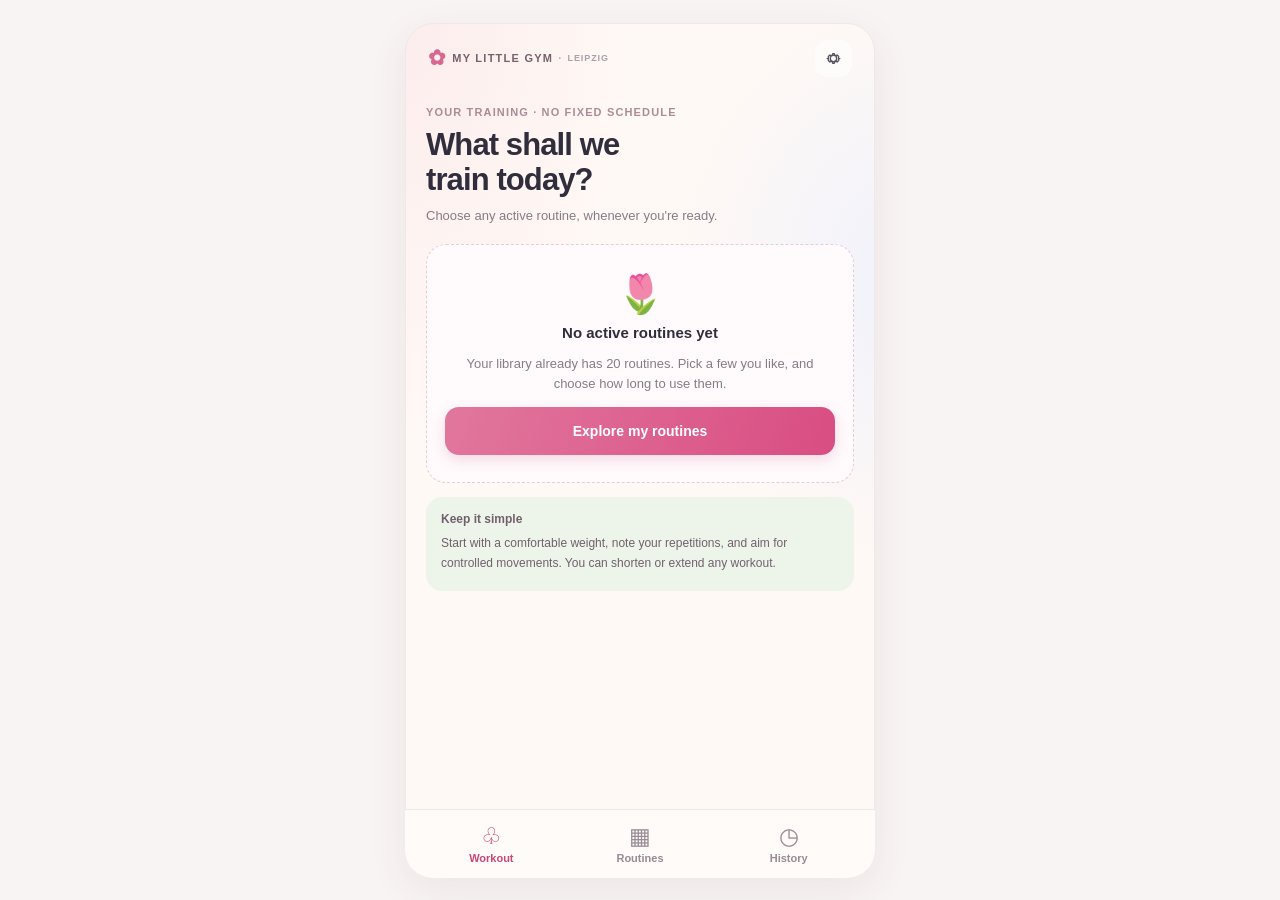
==== app/index.html @ dd81e57a "first commit" ====
<!doctype html>
<html lang="en">
<head>
  <meta charset="utf-8" />
  <meta name="viewport" content="width=device-width, initial-scale=1, viewport-fit=cover" />
  <meta name="theme-color" content="#fff9f5" />
  <meta name="apple-mobile-web-app-capable" content="yes" />
  <meta name="apple-mobile-web-app-status-bar-style" content="default" />
  <meta name="apple-mobile-web-app-title" content="Little Gym" />
  <meta name="description" content="A quiet, personal gym notebook: routines, exercises, sets and progress." />
  <link rel="manifest" href="manifest.webmanifest" />
  <link rel="apple-touch-icon" href="assets/icon-180.png" />
  <link rel="icon" href="assets/icon.svg" type="image/svg+xml" />
  <link rel="stylesheet" href="styles.css" />
  <title>My Little Gym</title>
</head>
<body>
<div class="app-shell">
  <header class="app-topbar">
    <div class="brand"><span class="brand-flower" aria-hidden="true">✿</span> MY LITTLE GYM <span class="brand-dot">·</span> <small>LEIPZIG</small></div>
    <button type="button" class="icon-button" data-action="settings" aria-label="Settings and data backup"><svg viewBox="0 0 24 24"><path d="M12 8a4 4 0 1 0 0 8 4 4 0 0 0 0-8Zm8 4-1.6-.7.1-1.8-2-2-.9 1.1-1.8-.6L13 6h-2l-.8 2-1.8.6-.9-1.1-2 2 .1 1.8L4 12l1.6.7-.1 1.8 2 2 .9-1.1 1.8.6.8 2h2l.8-2 1.8-.6.9 1.1 2-2-.1-1.8L20 12Z"/></svg></button>
  </header>
  <main id="main" tabindex="-1"><div class="loading"><span class="spinner"></span> Opening your gym notebook…</div></main>
  <nav class="bottom-nav" aria-label="Main navigation">
    <button type="button" data-tab="workout" class="nav-item selected"><span class="nav-icon">♧</span><span>Workout</span></button>
    <button type="button" data-tab="routines" class="nav-item"><span class="nav-icon">▦</span><span>Routines</span></button>
    <button type="button" data-tab="history" class="nav-item"><span class="nav-icon">◷</span><span>History</span></button>
  </nav>
  <div id="toast" role="status" aria-live="polite"></div>
</div>
<input id="backup-file" type="file" accept="application/json,.json" hidden />
<input id="exercise-photo" type="file" accept="image/*" hidden />
<script type="module" src="app.js"></script>
</body>
</html>
---- app/styles.css ----
:root {color-scheme:light;--ink:#302e3c;--muted:#887c88;--pink:#df638e;--pink-deep:#c84776;--canvas:#fff9f5;--line:#eee5e7;--white:#fff;--chest:#f9e1e9;--legs:#e2f1df;--back:#e7ebfd;--arms:#fff0d7;--shadow:0 12px 38px rgba(98,69,84,.08);font-family:-apple-system,BlinkMacSystemFont,"Segoe UI",Inter,Arial,sans-serif;}
* {box-sizing:border-box}
html,body {margin:0;min-height:100%;background:#f8f4f3;color:var(--ink);}
button,input,textarea,select {font:inherit}
button {cursor:pointer;-webkit-tap-highlight-color:transparent}
button:disabled {cursor:not-allowed;opacity:.5}
button:focus-visible,input:focus-visible,textarea:focus-visible,select:focus-visible {outline:3px solid #a66ebe;outline-offset:2px}
a {color:#a83366}
.app-shell{position:relative;min-height:100dvh;max-width:470px;margin:0 auto;background:radial-gradient(ellipse at 0 0,#fceded 0,transparent 35%),radial-gradient(ellipse at 110% 30%,#eff1fc 0,transparent 34%),var(--canvas);box-shadow:var(--shadow)}
.app-topbar{display:flex;align-items:center;justify-content:space-between;padding:calc(14px + env(safe-area-inset-top)) 22px 7px;min-height:62px;position:relative;z-index:2}
.brand{font-size:11px;font-weight:800;letter-spacing:1.25px;color:#76616d;display:flex;align-items:center;gap:5px}
.brand small{font-size:9px;font-weight:600;letter-spacing:.9px;color:#aaa0aa}.brand-flower{font-size:21px;color:#d66892}.brand-dot{color:#c2a7b7}
.icon-button{display:inline-flex;align-items:center;justify-content:center;width:37px;height:37px;border:0;background:#fff9;border-radius:13px;color:#5a5360}
.icon-button svg{width:19px;height:19px;stroke:currentColor;stroke-width:1.7;fill:none;stroke-linecap:round;stroke-linejoin:round}
#main{padding:6px 20px calc(102px + env(safe-area-inset-bottom));min-height:calc(100dvh - 70px)}
.bottom-nav{position:fixed;z-index:8;bottom:0;left:50%;transform:translateX(-50%);width:min(470px,100%);height:calc(69px + env(safe-area-inset-bottom));display:grid;grid-template-columns:repeat(3,1fr);align-items:start;padding:9px 12px env(safe-area-inset-bottom);border-top:1px solid #f0e7e8;background:rgba(255,251,249,.97);backdrop-filter:blur(15px)}
.nav-item{border:0;background:transparent;display:flex;flex-direction:column;align-items:center;justify-content:center;gap:3px;color:#978b95;font-size:11px;font-weight:600;padding:0 6px;min-height:50px}
.nav-item.selected{color:var(--pink-deep)}.nav-icon{font-size:23px;line-height:26px;font-weight:400}
.page-title{font-size:31px;line-height:1.16;letter-spacing:-.9px;margin:9px 0 8px;font-weight:780}
.page-title.small{font-size:26px}.eyebrow{font-size:11px;letter-spacing:1.15px;font-weight:800;color:#ae8b99;text-transform:uppercase;margin:14px 0 6px}
.subtitle{color:var(--muted);font-size:13px;line-height:1.5;margin:0 0 18px}
.section-heading{display:flex;align-items:center;justify-content:space-between;margin:22px 0 13px;gap:8px}.section-heading h2{font-size:17px;letter-spacing:-.2px;margin:0}.section-heading .muted{font-size:12px}
.grid-2{display:grid;grid-template-columns:repeat(2,minmax(0,1fr));gap:11px}.category-card{border:0;text-align:left;min-height:150px;border-radius:22px;padding:16px 14px 14px;display:flex;flex-direction:column;align-items:flex-start;gap:4px;color:#342f38;transition:transform .12s}
.category-card:active,.card:active{transform:scale(.99)}.category-card .cat-icon{font-size:29px;height:44px}.category-card strong{font-size:17px;letter-spacing:-.2px;line-height:1.2}.category-card small{font-size:12px;color:#716777;line-height:1.4}
.chest{background:var(--chest)}.legs{background:var(--legs)}.back{background:var(--back)}.arms_shoulders{background:var(--arms)}
.card{border:1px solid #f1e7e8;background:#fffdfd;border-radius:18px;padding:15px;box-shadow:0 4px 12px #8673810b}.card + .card{margin-top:10px}
.card-row,.list-row{display:flex;align-items:center;gap:12px}.list-row{background:#fff;border:1px solid #f2e9e9;border-radius:16px;padding:12px;margin-bottom:9px;min-height:65px;text-align:left;width:100%}
.list-row:active{background:#fff7f8}
.card-copy{flex:1;min-width:0}.card-copy strong{display:block;font-size:14px;font-weight:740;line-height:1.35;overflow-wrap:anywhere}.card-copy small{display:block;color:#7c7180;font-size:12px;line-height:1.45;margin-top:3px}.card-copy .meta{font-size:11px;color:#a0949e}
.chev{margin-left:auto;color:#ab9ba9;font-size:22px;font-weight:300;align-self:center}
.dot-icon{flex:none;width:43px;height:43px;border-radius:14px;background:#fae1e9;display:flex;align-items:center;justify-content:center;font-size:23px}
.badge{background:#f8ecf0;color:#a35b77;border-radius:99px;padding:4px 9px;font-size:11px;white-space:nowrap;font-weight:700;display:inline-block}
.badge.green{background:#e9f3e9;color:#638169}.badge.muted{background:#f2f0f1;color:#8d858b}
.inline-action{background:none;border:0;padding:4px 0;font-size:12px;font-weight:750;color:var(--pink-deep);white-space:nowrap}
.back-row{display:flex;align-items:center;gap:10px;min-height:29px;margin:3px 0 6px}.back{border:0;background:none;color:#756d78;padding:4px 7px 4px 0;font-size:13px;font-weight:700}
.primary,.secondary,.ghost{width:100%;display:flex;align-items:center;justify-content:center;gap:7px;min-height:48px;border-radius:14px;border:0;font-size:14px;font-weight:760;padding:12px 16px;margin-top:12px}
.primary{color:white;background:linear-gradient(110deg,#e1779d,#d94d82);box-shadow:0 5px 13px #cc679135}.secondary{color:#ae426b;background:#fae5ed}.ghost{background:transparent;color:#776b77;border:1px solid #eadfe2}
.primary:active{filter:brightness(.96)}.footer-note,.hint{font-size:12px;color:#a0959d;line-height:1.55}.footer-note{text-align:center;margin-top:14px}.hint{margin:11px 2px}.small-text{font-size:12px;color:#857982}.row-between{display:flex;justify-content:space-between;align-items:center;gap:10px}.stack{display:grid;gap:11px}.divider{height:1px;background:var(--line);margin:18px 0}
.exercise-thumb{flex:none;width:65px;height:65px;background:#f2edf2;border-radius:14px;object-fit:cover;display:block}
.exercise-hero{display:grid;grid-template-columns:1fr 1fr;gap:8px;margin:12px 0 16px}.exercise-hero img{width:100%;aspect-ratio:1;object-fit:cover;background:#f4edf2;border-radius:16px;border:1px solid #f2e7ef}.media-label{text-align:center;display:block;font-size:11px;color:#95858f;padding:3px 0}
.exercise-row{display:flex;align-items:center;gap:11px;border:1px solid #efe9eb;background:#fff;border-radius:17px;padding:9px;margin-bottom:9px;width:100%;text-align:left}.exercise-row .card-copy small{font-size:11px}
.exercise-index{width:22px;height:22px;border-radius:99px;background:#f7e8ed;color:#b65f7f;display:flex;align-items:center;justify-content:center;font-size:11px;font-weight:800;flex:none}
.complete-mark{font-size:20px;color:#67a379}
.form-row{margin:13px 0}.form-row label,.form-label{display:block;font-weight:760;font-size:12px;margin-bottom:7px;color:#655e67}
.form-row input,.form-row textarea,.form-row select,.inline-input{width:100%;border:1px solid #e9e0e5;border-radius:12px;padding:12px;background:#fff;color:var(--ink);font-size:14px;min-height:45px}
.form-row textarea{min-height:77px;resize:vertical}.form-row input:disabled{background:#f8f5f5}
.form-row input[type=radio],.form-row input[type=checkbox]{width:17px;height:17px;min-height:auto;accent-color:#d45784}
.option-list{display:grid;gap:7px}.option{display:flex;align-items:center;gap:11px;padding:13px 12px;border:1px solid #efe7e9;background:white;border-radius:13px;font-size:13px;cursor:pointer}.option:has(input:checked){background:#fbe4ed;border-color:#f5b9ce;font-weight:700}
.set-header,.set-line{display:grid;grid-template-columns:35px 1fr 1fr 39px;align-items:center;gap:8px;margin-bottom:8px;text-align:center}
.set-header{color:#847987;font-size:11px;font-weight:700}.set-line .inline-input{text-align:center;padding:9px 4px;font-size:14px;min-height:43px}
.set-check{width:39px;height:41px;border:1px solid #ded1d9;background:#fff;color:#969096;border-radius:11px;font-size:18px;display:flex;align-items:center;justify-content:center}.set-check.done{border-color:#b3dac0;background:#def0e1;color:#428a5c}
.set-number{font-weight:700;color:#7e7281;font-size:12px}.info-box{background:#fff0f5;border-radius:16px;padding:13px 15px;margin:14px 0;color:#71606c;font-size:12px;line-height:1.6}
.info-box.green{background:#edf5eb}.info-box p{margin:5px 0}.info-box ul{padding-left:17px;margin:8px 0 0}
.slot-edit{display:grid;grid-template-columns:1fr 1fr 1fr;gap:7px;margin-top:7px}.slot-edit input{width:100%;min-width:0;padding:8px 4px;text-align:center;border:1px solid #e9dce4;border-radius:10px}
.mini-btn{border:0;background:#f8eff2;color:#a65377;border-radius:10px;padding:8px;font-size:12px;font-weight:700}
.mini-btn.warn{color:#b24f5b;background:#fbe9e7}.mini-actions{display:flex;gap:7px;align-items:center;justify-content:flex-end;flex-wrap:wrap;margin-top:8px}
.no-content{padding:27px 18px;text-align:center;background:#fffafb;border:1px dashed #e7ccd8;border-radius:20px;margin:14px 0}.no-content .symbol{font-size:38px;display:block;margin-bottom:8px}.no-content strong{display:block;font-size:15px}.no-content p{font-size:13px;color:#877c87;line-height:1.55}
.pill-row{display:flex;gap:7px;flex-wrap:wrap;margin:10px 0}.chip{background:#f5ecf0;border-radius:99px;padding:5px 10px;font-size:11px;color:#806d7a;font-weight:700}
.history-number{font-weight:800;font-size:23px}.history-summary{display:grid;grid-template-columns:repeat(3,1fr);gap:8px;margin:13px 0}.metric{padding:13px 7px;border-radius:15px;background:#fbe7ee;text-align:center}.metric:nth-child(2){background:#ebf4e6}.metric:nth-child(3){background:#f0edf9}.metric strong{display:block;font-size:19px}.metric small{font-size:11px;color:#786f7b}
.spark{width:100%;height:160px;background:white;border:1px solid #f0e4e9;border-radius:16px}
#toast{z-index:20;position:fixed;left:50%;bottom:calc(81px + env(safe-area-inset-bottom));transform:translateX(-50%);max-width:min(430px,95vw);width:max-content;opacity:0;pointer-events:none;background:#41343d;color:white;padding:12px 18px;border-radius:14px;font-size:13px;box-shadow:var(--shadow);transition:opacity .2s}#toast.show{opacity:1}
.loading{display:flex;align-items:center;gap:10px;color:#9b8994;margin-top:20vh;justify-content:center;font-size:13px}.spinner{display:inline-block;border:3px solid #f0d3dc;border-top-color:#d66794;width:20px;height:20px;border-radius:50%;animation:spin 1s linear infinite}@keyframes spin{to{transform:rotate(360deg)}}
.card-image-pair{display:flex;gap:7px}.card-image-pair .exercise-thumb{width:49%;height:auto;aspect-ratio:1}
.tap-area{cursor:pointer}.stretched{flex:1}.muted{color:var(--muted)}
@media(min-width:600px){.app-shell{min-height:95vh;margin:2.5vh auto;border:1px solid #f2e6e8;border-radius:28px;overflow:hidden}.bottom-nav{bottom:2.5vh;border-radius:0 0 28px 28px}#main{min-height:75vh}}
@media(prefers-reduced-motion:reduce){*,*::before,*::after{animation:none!important;transition:none!important}}
.back-link{border:0;background:transparent;color:#786e7b;padding:6px 8px 6px 0;font-size:13px;font-weight:750}
/* Phase 3.1: quiet, accessible history views */
.history-filters{display:flex;align-items:center;gap:6px;overflow-x:auto;scrollbar-width:none;margin:10px 0 14px;padding:2px 0}
.history-filters::-webkit-scrollbar{display:none}
.history-pill{border:0;border-radius:20px;padding:8px 12px;color:#866e80;background:#f8edf2;white-space:nowrap;font-size:12px;font-weight:700;min-height:34px}
.history-pill.chosen{background:#d95789;color:#fff;box-shadow:0 2px 8px #d9578930}
.history-panel{background:#fff;border:1px solid #f0e7eb;border-radius:19px;padding:15px 12px;margin:14px 0;box-shadow:0 2px 12px #8c66830b}
.history-panel > strong,.history-panel .row-between strong{font-size:14px;color:#393039}
.history-panel .small-text{margin:7px 0}
.history-bars{display:flex;align-items:stretch;gap:5px;height:154px;margin:15px 0 5px;padding:5px 0 0;border-bottom:1px solid #f0e8ed}
.bar-column{display:flex;flex:1;min-width:0;align-items:center;flex-direction:column;gap:5px;justify-content:flex-end;height:100%}
.bar-column small{font-size:10px;color:#8b7e89;letter-spacing:-.4px}
.bar-value{font-size:10px;color:#b9557b;height:12px;line-height:12px}
.bar-track{position:relative;height:104px;width:100%;border-radius:8px 8px 0 0;background:#faeff3;overflow:hidden;display:flex;align-items:end}
.bar-fill{width:100%;display:block;background:linear-gradient(0deg,#dd6b96,#f5c2d3);border-radius:7px 7px 0 0}
.progress-chart{display:block;width:100%;height:auto;max-height:225px;background:#fff;border-radius:14px;margin:5px 0 9px}
.missing-exercises{padding:12px 0 0}
.missing-exercises>strong{font-size:13px;color:#984f6f;display:block;margin-bottom:12px}
.missing-exercises .list-row{padding:9px;min-height:44px}
.missing-exercises .list-row .card-copy{font-size:13px}
@media(max-width:360px){.history-pill{padding:8px 9px;font-size:11px}.history-bars{gap:3px}.bar-column small{font-size:9px}}
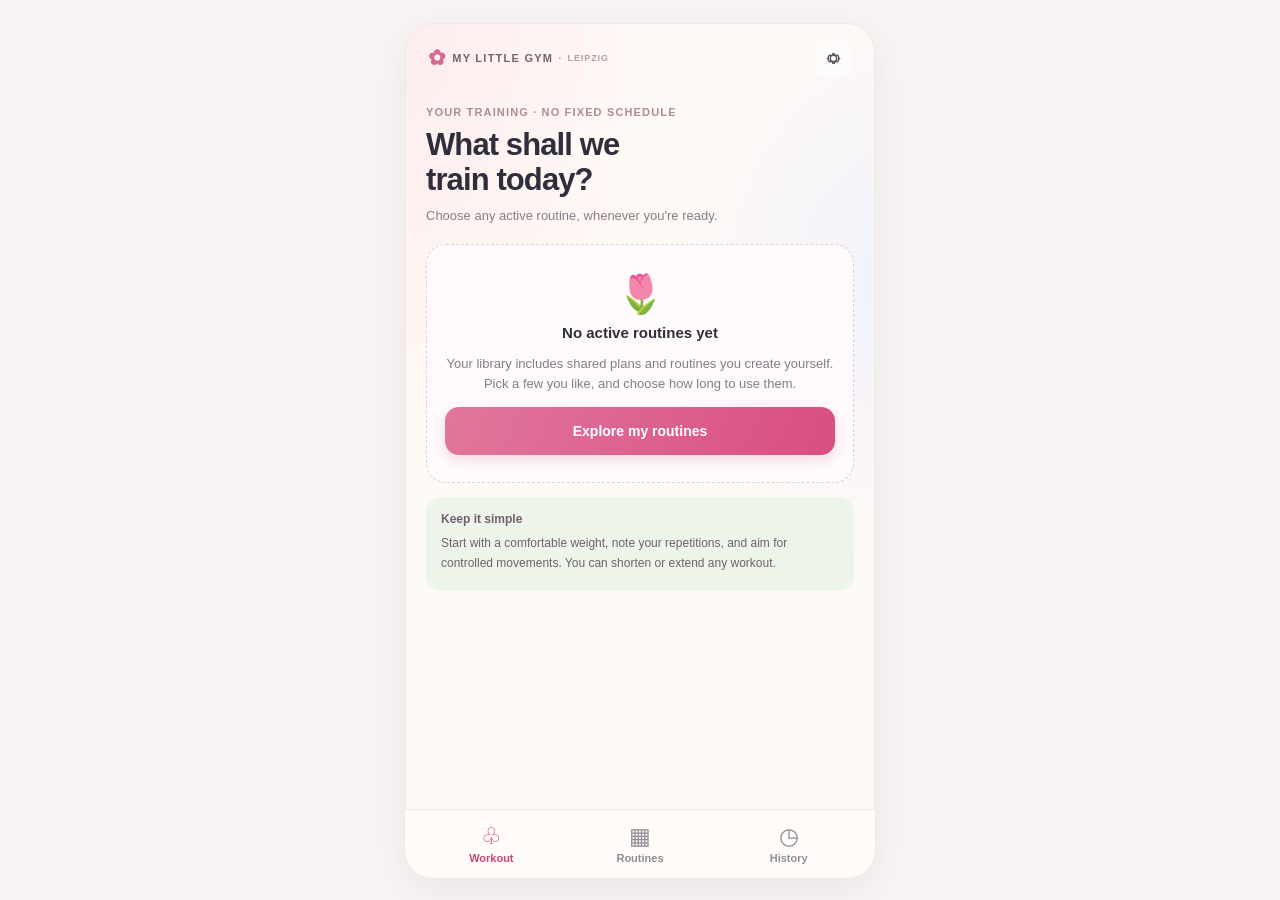
==== commit f64c0088: "Release My Little Gym v0.2" ====
--- a/app/index.html
+++ b/app/index.html
@@ -28,6 +28,7 @@
   </nav>
   <div id="toast" role="status" aria-live="polite"></div>
 </div>
+<input id="shared-routine-file" type="file" accept="application/json,.json" hidden />
 <input id="backup-file" type="file" accept="application/json,.json" hidden />
 <input id="exercise-photo" type="file" accept="image/*" hidden />
 <script type="module" src="app.js"></script>
--- a/app/styles.css
+++ b/app/styles.css
@@ -85,3 +85,7 @@
 .missing-exercises .list-row{padding:9px;min-height:44px}
 .missing-exercises .list-row .card-copy{font-size:13px}
 @media(max-width:360px){.history-pill{padding:8px 9px;font-size:11px}.history-bars{gap:3px}.bar-column small{font-size:9px}}
+
+/* Version 0.2: clean library groups and second-based logging. */
+.library-group-heading{font-size:11px;font-weight:800;text-transform:uppercase;letter-spacing:.1em;color:#9d8192;margin:20px 3px 10px}
+.set-header.timed,.set-line.timed{grid-template-columns:35px 1fr 39px}
